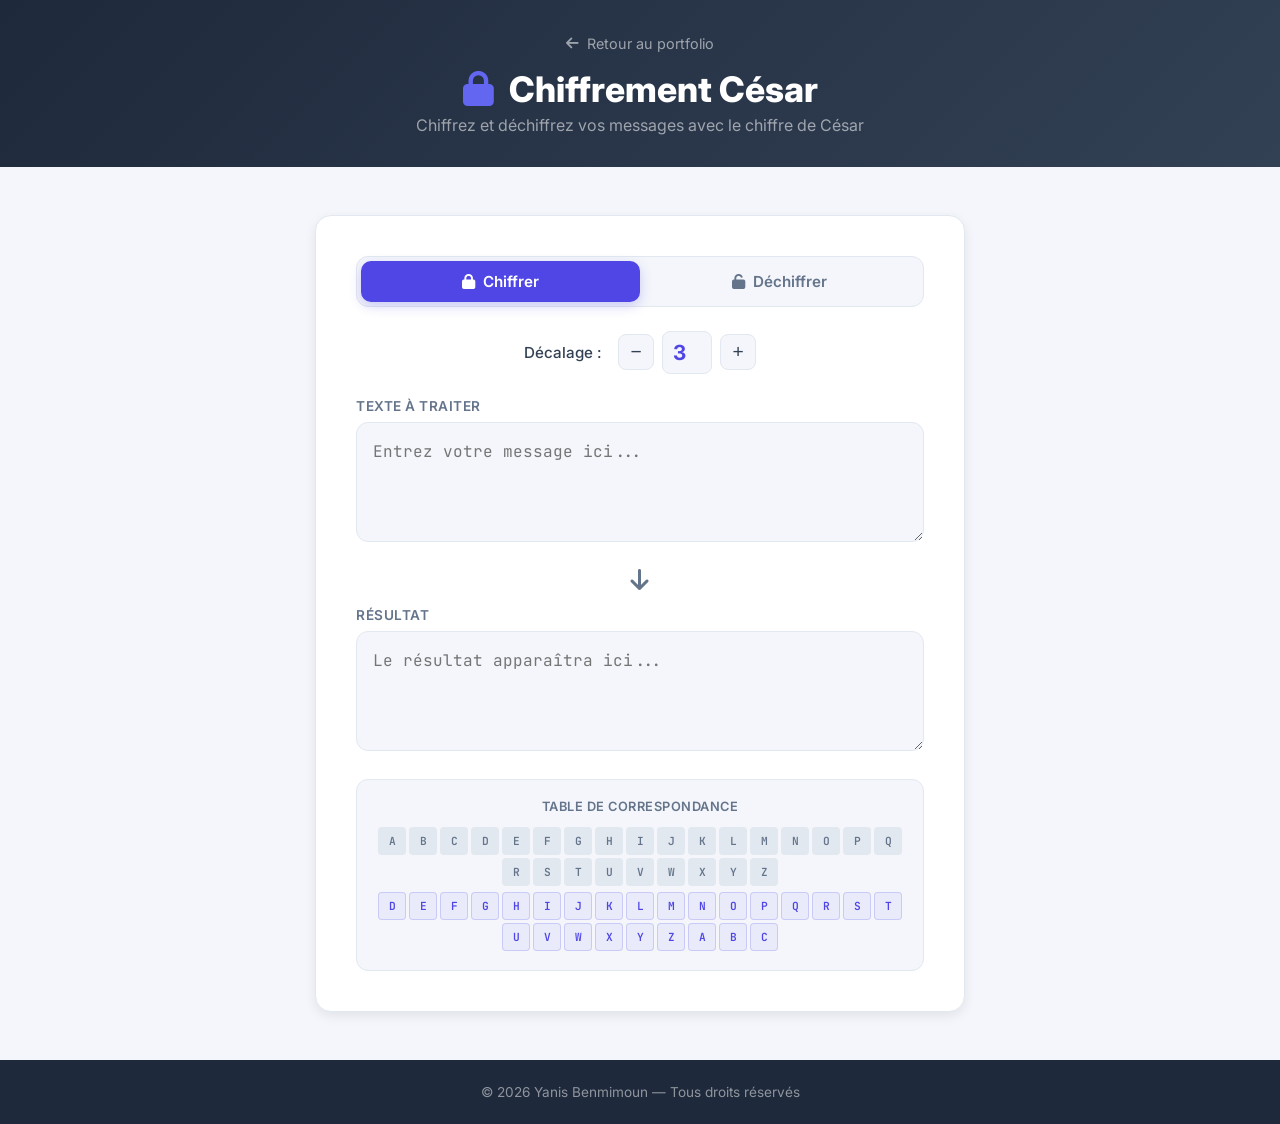
==== projects/caesar-cipher/index.html @ f295e66c "Amélioration de mon portfolio, rajout de projets" ====
<!DOCTYPE html>
<html lang="fr">
<head>
    <meta charset="UTF-8">
    <meta name="viewport" content="width=device-width, initial-scale=1.0">
    <title>Chiffrement César - Yanis Benmimoun</title>
    <link rel="stylesheet" href="https://cdnjs.cloudflare.com/ajax/libs/font-awesome/6.5.1/css/all.min.css">
    <link href="https://fonts.googleapis.com/css2?family=Inter:wght@300;400;500;600;700;800&family=JetBrains+Mono:wght@400;500;600&display=swap" rel="stylesheet">
    <style>
        :root {
            --bg: #f4f6fb;
            --bg-white: #ffffff;
            --bg-header: #1e293b;
            --accent: #4f46e5;
            --accent-light: #6366f1;
            --accent-bg: rgba(79, 70, 229, 0.06);
            --green: #10b981;
            --text: #334155;
            --text-light: #64748b;
            --text-heading: #0f172a;
            --border: #e2e8f0;
            --shadow: 0 4px 12px rgba(0,0,0,0.08);
            --font-code: 'JetBrains Mono', monospace;
        }

        * { margin: 0; padding: 0; box-sizing: border-box; }

        body {
            font-family: 'Inter', sans-serif;
            background-color: var(--bg);
            color: var(--text);
            min-height: 100vh;
            display: flex;
            flex-direction: column;
        }

        header {
            background: linear-gradient(135deg, #1e293b 0%, #334155 100%);
            padding: 2rem;
            text-align: center;
            position: relative;
        }
        .back-link {
            display: inline-flex;
            align-items: center;
            gap: 0.5rem;
            color: rgba(255,255,255,0.55);
            text-decoration: none;
            font-size: 0.9rem;
            margin-bottom: 1rem;
            transition: color 0.3s;
        }
        .back-link:hover { color: #fff; }
        header h1 {
            font-size: 2.2rem;
            font-weight: 800;
            color: #fff;
            margin-bottom: 0.3rem;
        }
        header h1 i { color: var(--accent-light); margin-right: 0.5rem; }
        header p { color: rgba(255,255,255,0.55); font-size: 1rem; }

        main {
            flex-grow: 1;
            display: flex;
            justify-content: center;
            align-items: flex-start;
            padding: 3rem 1.5rem;
        }

        .app-container {
            background: var(--bg-white);
            border: 1px solid var(--border);
            border-radius: 16px;
            padding: 2.5rem;
            width: 100%;
            max-width: 650px;
            box-shadow: var(--shadow);
        }

        /* Mode toggle */
        .mode-toggle {
            display: flex;
            background: var(--bg);
            border-radius: 12px;
            padding: 4px;
            margin-bottom: 1.5rem;
            border: 1px solid var(--border);
        }
        .mode-btn {
            flex: 1;
            padding: 0.7rem;
            background: none;
            border: none;
            color: var(--text-light);
            font-size: 0.95rem;
            font-weight: 600;
            cursor: pointer;
            border-radius: 10px;
            transition: all 0.3s;
            font-family: 'Inter', sans-serif;
            display: flex;
            align-items: center;
            justify-content: center;
            gap: 0.5rem;
        }
        .mode-btn.active {
            background: var(--accent);
            color: #fff;
            box-shadow: 0 4px 12px rgba(79,70,229,0.25);
        }

        /* Shift control */
        .shift-control {
            display: flex;
            align-items: center;
            justify-content: center;
            gap: 1rem;
            margin-bottom: 1.5rem;
        }
        .shift-control label {
            font-size: 0.95rem;
            color: var(--text);
            font-weight: 500;
        }
        .shift-input {
            display: flex;
            align-items: center;
            gap: 0.5rem;
        }
        .shift-btn {
            width: 36px; height: 36px;
            border-radius: 8px;
            border: 1px solid var(--border);
            background: var(--bg);
            color: var(--text);
            font-size: 1.2rem;
            cursor: pointer;
            transition: all 0.3s;
            display: flex;
            align-items: center;
            justify-content: center;
        }
        .shift-btn:hover {
            border-color: var(--accent);
            color: var(--accent);
            background: var(--accent-bg);
        }
        .shift-value {
            width: 50px;
            text-align: center;
            background: var(--bg);
            border: 1px solid var(--border);
            border-radius: 8px;
            padding: 0.5rem;
            color: var(--accent);
            font-size: 1.3rem;
            font-weight: 700;
            font-family: 'Inter', sans-serif;
            outline: none;
        }

        /* Text areas */
        .text-area-wrapper { margin-bottom: 1.2rem; }
        .text-area-wrapper label {
            display: block;
            font-size: 0.85rem;
            color: var(--text-light);
            margin-bottom: 0.5rem;
            font-weight: 600;
            text-transform: uppercase;
            letter-spacing: 0.5px;
        }
        textarea {
            width: 100%;
            min-height: 120px;
            background: var(--bg);
            border: 1px solid var(--border);
            border-radius: 12px;
            padding: 1rem;
            color: var(--text);
            font-family: var(--font-code);
            font-size: 1rem;
            line-height: 1.6;
            resize: vertical;
            outline: none;
            transition: border-color 0.3s;
        }
        textarea:focus { border-color: var(--accent); }
        textarea#output {
            color: var(--accent);
            cursor: default;
        }

        .arrow-divider {
            text-align: center;
            margin: 0.8rem 0;
            color: var(--text-light);
            font-size: 1.5rem;
        }

        /* Visual alphabet */
        .alphabet-visual {
            margin-top: 1.5rem;
            padding: 1.2rem;
            background: var(--bg);
            border: 1px solid var(--border);
            border-radius: 12px;
        }
        .alphabet-visual h3 {
            font-size: 0.8rem;
            color: var(--text-light);
            text-transform: uppercase;
            letter-spacing: 0.5px;
            margin-bottom: 0.8rem;
            text-align: center;
            font-weight: 600;
        }
        .alphabet-row {
            display: flex;
            flex-wrap: wrap;
            justify-content: center;
            gap: 3px;
            margin-bottom: 0.4rem;
        }
        .alphabet-row:last-child { margin-bottom: 0; }
        .letter-box {
            width: 28px; height: 28px;
            display: flex;
            align-items: center;
            justify-content: center;
            font-size: 0.7rem;
            font-weight: 600;
            border-radius: 4px;
            font-family: var(--font-code);
        }
        .letter-box.original {
            background: var(--border);
            color: var(--text-light);
        }
        .letter-box.shifted {
            background: var(--accent-bg);
            color: var(--accent);
            border: 1px solid rgba(79,70,229,0.2);
        }

        footer {
            background: var(--bg-header);
            color: rgba(255,255,255,0.5);
            text-align: center;
            padding: 1.5rem;
            font-size: 0.85rem;
        }

        @media (max-width: 600px) {
            .app-container { padding: 1.5rem; }
            header h1 { font-size: 1.6rem; }
            .letter-box { width: 22px; height: 22px; font-size: 0.6rem; }
        }
    </style>
</head>
<body>

    <header>
        <a href="../../index.html#projects" class="back-link"><i class="fas fa-arrow-left"></i> Retour au portfolio</a>
        <h1><i class="fas fa-lock"></i> Chiffrement César</h1>
        <p>Chiffrez et déchiffrez vos messages avec le chiffre de César</p>
    </header>

    <main>
        <div class="app-container">
            <div class="mode-toggle">
                <button class="mode-btn active" data-mode="encrypt">
                    <i class="fas fa-lock"></i> Chiffrer
                </button>
                <button class="mode-btn" data-mode="decrypt">
                    <i class="fas fa-unlock"></i> Déchiffrer
                </button>
            </div>

            <div class="shift-control">
                <label>Décalage :</label>
                <div class="shift-input">
                    <button class="shift-btn" id="shift-down">−</button>
                    <input type="number" class="shift-value" id="shift-value" value="3" min="0" max="25">
                    <button class="shift-btn" id="shift-up">+</button>
                </div>
            </div>

            <div class="text-area-wrapper">
                <label for="input">Texte à traiter</label>
                <textarea id="input" placeholder="Entrez votre message ici..."></textarea>
            </div>

            <div class="arrow-divider"><i class="fas fa-arrow-down"></i></div>

            <div class="text-area-wrapper">
                <label for="output">Résultat</label>
                <textarea id="output" readonly placeholder="Le résultat apparaîtra ici..."></textarea>
            </div>

            <div class="alphabet-visual">
                <h3>Table de correspondance</h3>
                <div class="alphabet-row" id="original-row"></div>
                <div class="alphabet-row" id="shifted-row"></div>
            </div>
        </div>
    </main>

    <footer>
        <p>&copy; 2026 Yanis Benmimoun — Tous droits réservés</p>
    </footer>

    <script>
        const inputEl = document.getElementById('input');
        const outputEl = document.getElementById('output');
        const shiftValue = document.getElementById('shift-value');
        const shiftUp = document.getElementById('shift-up');
        const shiftDown = document.getElementById('shift-down');
        const modeBtns = document.querySelectorAll('.mode-btn');
        const originalRow = document.getElementById('original-row');
        const shiftedRow = document.getElementById('shifted-row');

        let mode = 'encrypt';

        function caesarShift(text, shift, encrypt) {
            const s = encrypt ? shift : (26 - shift) % 26;
            return text.split('').map(char => {
                if (char >= 'A' && char <= 'Z') {
                    return String.fromCharCode(((char.charCodeAt(0) - 65 + s) % 26) + 65);
                }
                if (char >= 'a' && char <= 'z') {
                    return String.fromCharCode(((char.charCodeAt(0) - 97 + s) % 26) + 97);
                }
                return char;
            }).join('');
        }

        function process() {
            const shift = parseInt(shiftValue.value) || 0;
            const text = inputEl.value;
            outputEl.value = caesarShift(text, shift, mode === 'encrypt');
        }

        function updateAlphabet() {
            const shift = parseInt(shiftValue.value) || 0;
            const alphabet = 'ABCDEFGHIJKLMNOPQRSTUVWXYZ';
            originalRow.innerHTML = '';
            shiftedRow.innerHTML = '';
            for (let i = 0; i < 26; i++) {
                const origBox = document.createElement('div');
                origBox.className = 'letter-box original';
                origBox.textContent = alphabet[i];
                originalRow.appendChild(origBox);
                const shiftBox = document.createElement('div');
                shiftBox.className = 'letter-box shifted';
                shiftBox.textContent = alphabet[(i + shift) % 26];
                shiftedRow.appendChild(shiftBox);
            }
        }

        inputEl.addEventListener('input', process);
        shiftValue.addEventListener('input', () => { process(); updateAlphabet(); });
        shiftUp.addEventListener('click', () => {
            let v = parseInt(shiftValue.value) || 0;
            if (v < 25) { shiftValue.value = v + 1; process(); updateAlphabet(); }
        });
        shiftDown.addEventListener('click', () => {
            let v = parseInt(shiftValue.value) || 0;
            if (v > 0) { shiftValue.value = v - 1; process(); updateAlphabet(); }
        });
        modeBtns.forEach(btn => {
            btn.addEventListener('click', () => {
                modeBtns.forEach(b => b.classList.remove('active'));
                btn.classList.add('active');
                mode = btn.dataset.mode;
                process();
            });
        });
        updateAlphabet();
    </script>

</body>
</html>
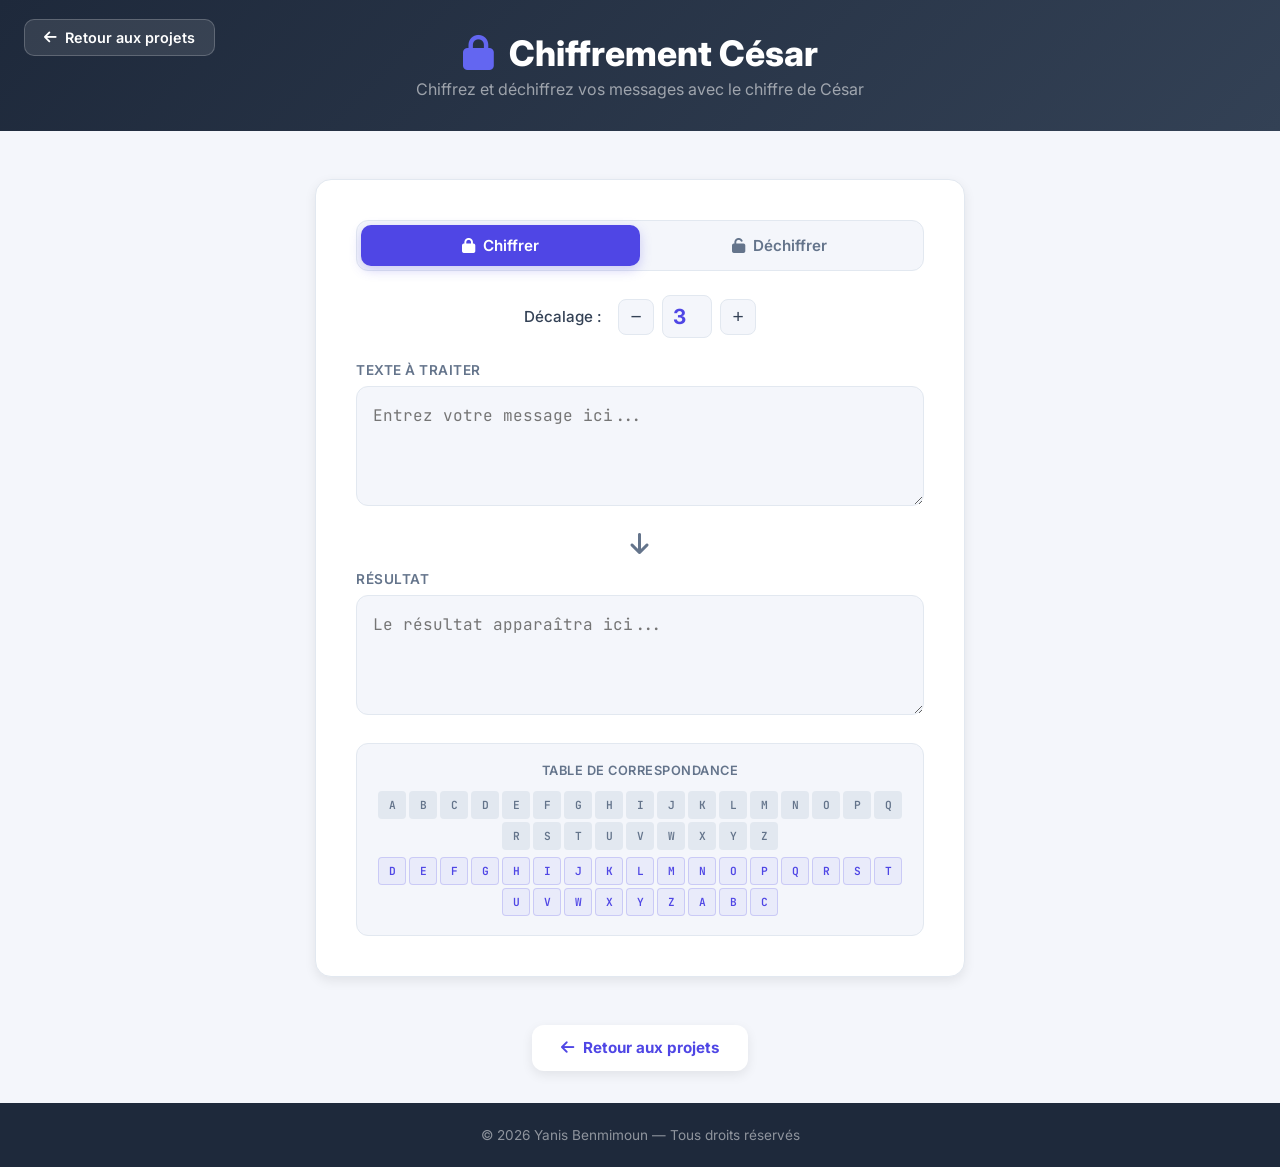
==== commit 24f9f7a6: "Modification des boutons retour sur les pages genmdp, cesar et hashgen" ====
--- a/projects/caesar-cipher/index.html
+++ b/projects/caesar-cipher/index.html
@@ -44,13 +44,71 @@
             display: inline-flex;
             align-items: center;
             gap: 0.5rem;
-            color: rgba(255,255,255,0.55);
+            color: #fff;
             text-decoration: none;
             font-size: 0.9rem;
-            margin-bottom: 1rem;
-            transition: color 0.3s;
-        }
-        .back-link:hover { color: #fff; }
+            font-weight: 600;
+            padding: 0.55rem 1.2rem;
+            background: rgba(255, 255, 255, 0.1);
+            border: 1px solid rgba(255, 255, 255, 0.2);
+            border-radius: 10px;
+            transition: all 0.3s ease;
+            position: absolute;
+            top: 1.2rem;
+            left: 1.5rem;
+            z-index: 10;
+        }
+
+        .back-link:hover {
+            background: rgba(255, 255, 255, 0.2);
+            border-color: rgba(255, 255, 255, 0.4);
+            transform: translateX(-3px);
+            box-shadow: 0 2px 12px rgba(0, 0, 0, 0.15);
+        }
+
+        .back-link i {
+            transition: transform 0.3s;
+        }
+
+        .back-link:hover i {
+            transform: translateX(-3px);
+        }
+
+        /* Bottom back link */
+        .back-link-bottom {
+            display: flex;
+            align-items: center;
+            justify-content: center;
+            gap: 0.6rem;
+            max-width: 400px;
+            margin: 0 auto 2rem;
+            padding: 0.85rem 1.8rem;
+            background: var(--bg-white);
+            color: var(--accent);
+            text-decoration: none;
+            font-size: 0.95rem;
+            font-weight: 700;
+            border: 1.5px solid var(--accent-border);
+            border-radius: 12px;
+            box-shadow: var(--shadow);
+            transition: all 0.3s ease;
+        }
+
+        .back-link-bottom:hover {
+            background: var(--accent);
+            color: #fff;
+            border-color: var(--accent);
+            transform: translateY(-3px);
+            box-shadow: 0 6px 20px rgba(79, 70, 229, 0.25);
+        }
+
+        .back-link-bottom i {
+            transition: transform 0.3s;
+        }
+
+        .back-link-bottom:hover i {
+            transform: translateX(-4px);
+        }
         header h1 {
             font-size: 2.2rem;
             font-weight: 800;
@@ -262,7 +320,7 @@
 <body>
 
     <header>
-        <a href="../../index.html#projects" class="back-link"><i class="fas fa-arrow-left"></i> Retour au portfolio</a>
+        <a href="../../index.html#projects" class="back-link" id="back-link-top"><i class="fas fa-arrow-left"></i> Retour aux projets</a>
         <h1><i class="fas fa-lock"></i> Chiffrement César</h1>
         <p>Chiffrez et déchiffrez vos messages avec le chiffre de César</p>
     </header>
@@ -306,6 +364,11 @@
             </div>
         </div>
     </main>
+
+    <!-- Bottom back link -->
+    <a href="../../index.html#projects" class="back-link-bottom" id="back-link-bottom">
+        <i class="fas fa-arrow-left"></i> Retour aux projets
+    </a>
 
     <footer>
         <p>&copy; 2026 Yanis Benmimoun — Tous droits réservés</p>
@@ -378,6 +441,30 @@
             });
         });
         updateAlphabet();
+
+        // Detect where the user came from and update back links
+        (function() {
+            const params = new URLSearchParams(window.location.search);
+            const from = params.get('from');
+            const topLink = document.getElementById('back-link-top');
+            const bottomLink = document.getElementById('back-link-bottom');
+
+            if (from === 'experiences') {
+                const href = '../../index.html#experiences';
+                const text = 'Retour aux expériences';
+                topLink.href = href;
+                topLink.innerHTML = '<i class="fas fa-arrow-left"></i> ' + text;
+                bottomLink.href = href;
+                bottomLink.innerHTML = '<i class="fas fa-arrow-left"></i> ' + text;
+            } else {
+                const href = '../../index.html#projects';
+                const text = 'Retour aux projets';
+                topLink.href = href;
+                topLink.innerHTML = '<i class="fas fa-arrow-left"></i> ' + text;
+                bottomLink.href = href;
+                bottomLink.innerHTML = '<i class="fas fa-arrow-left"></i> ' + text;
+            }
+        })();
     </script>
 
 </body>
